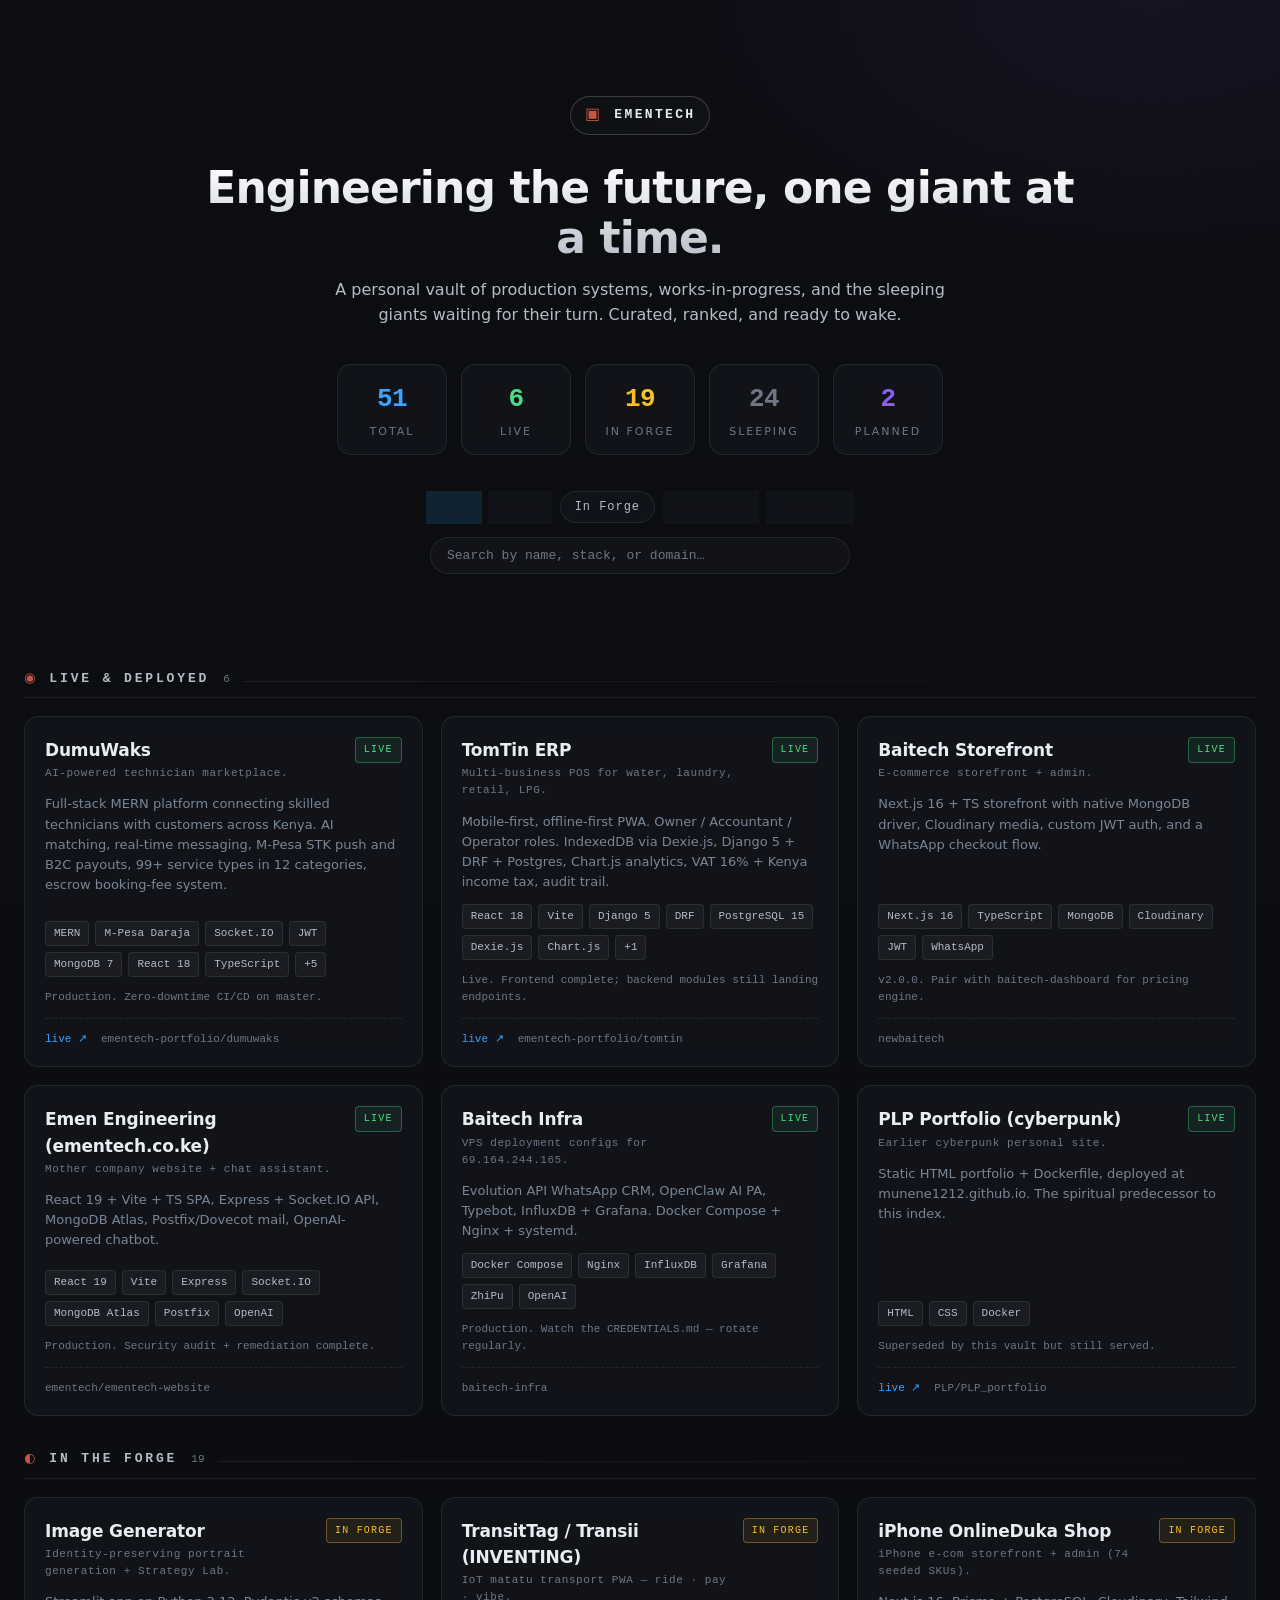
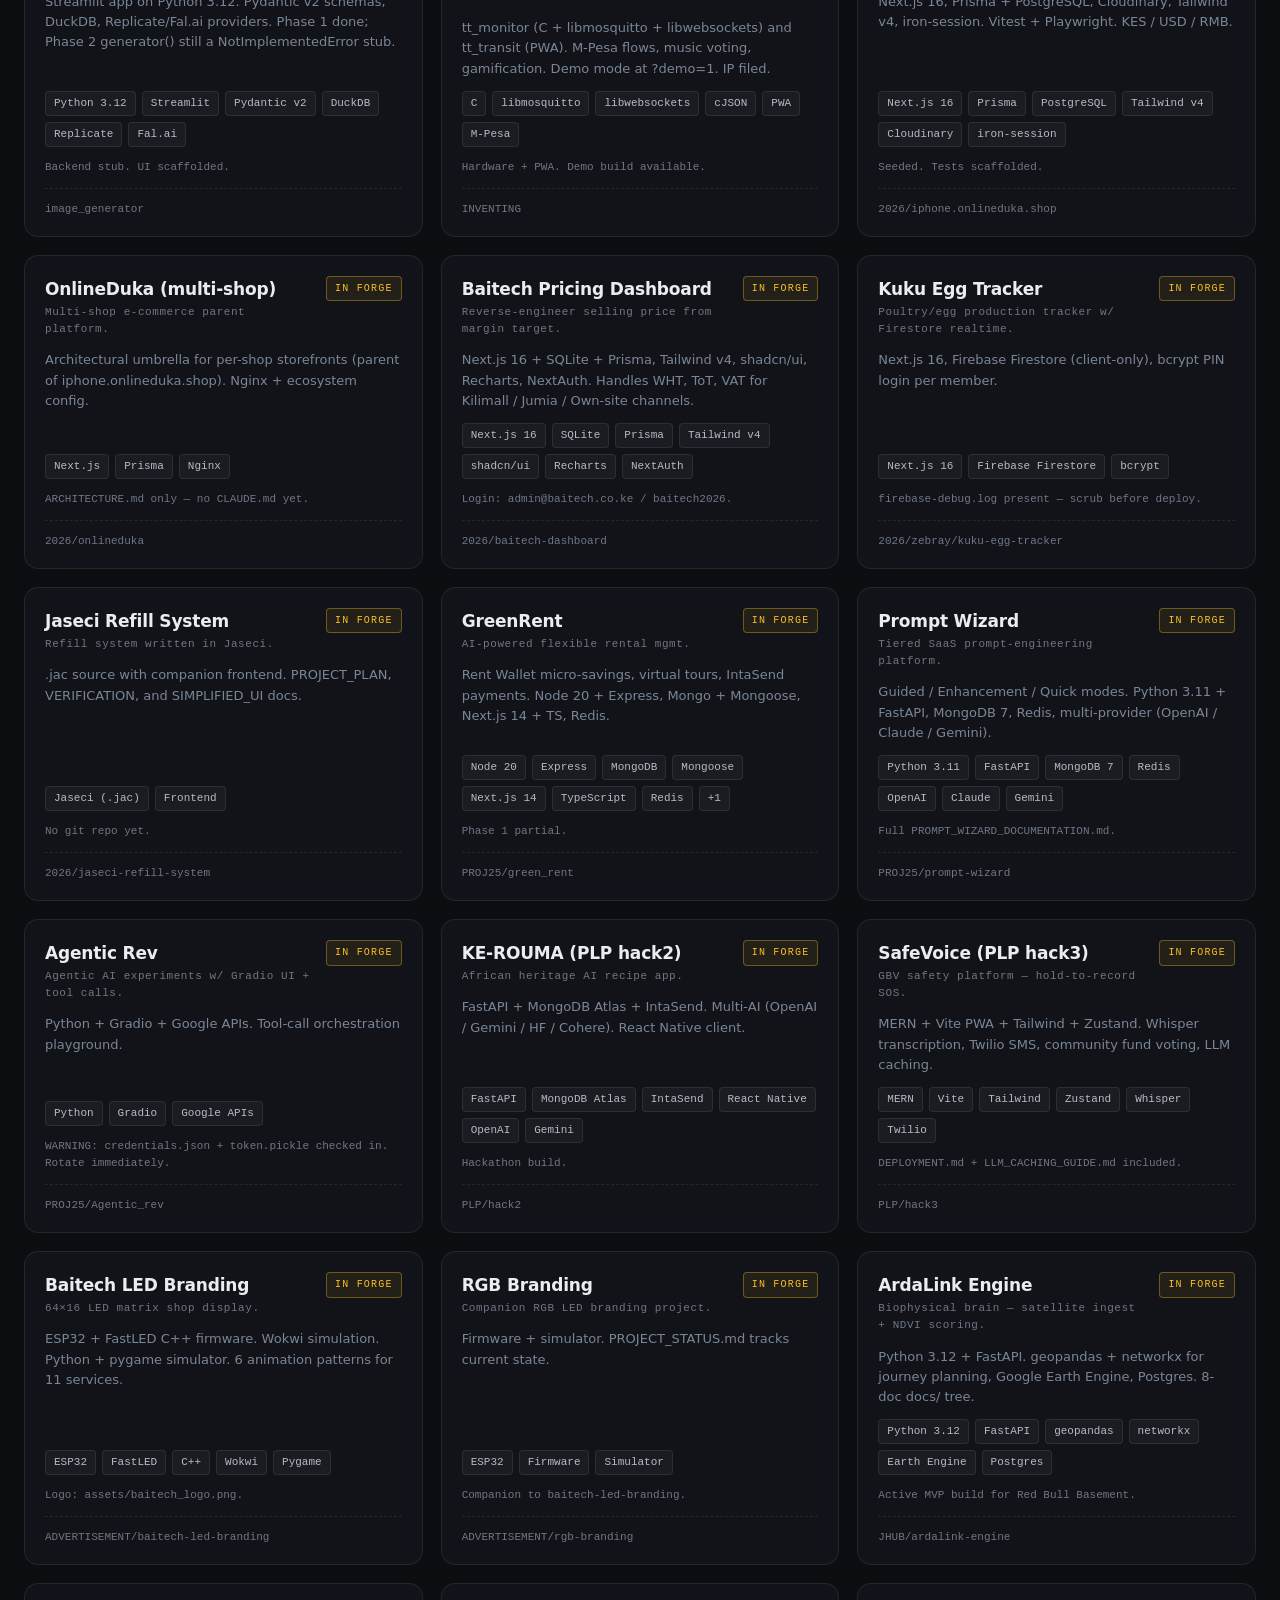
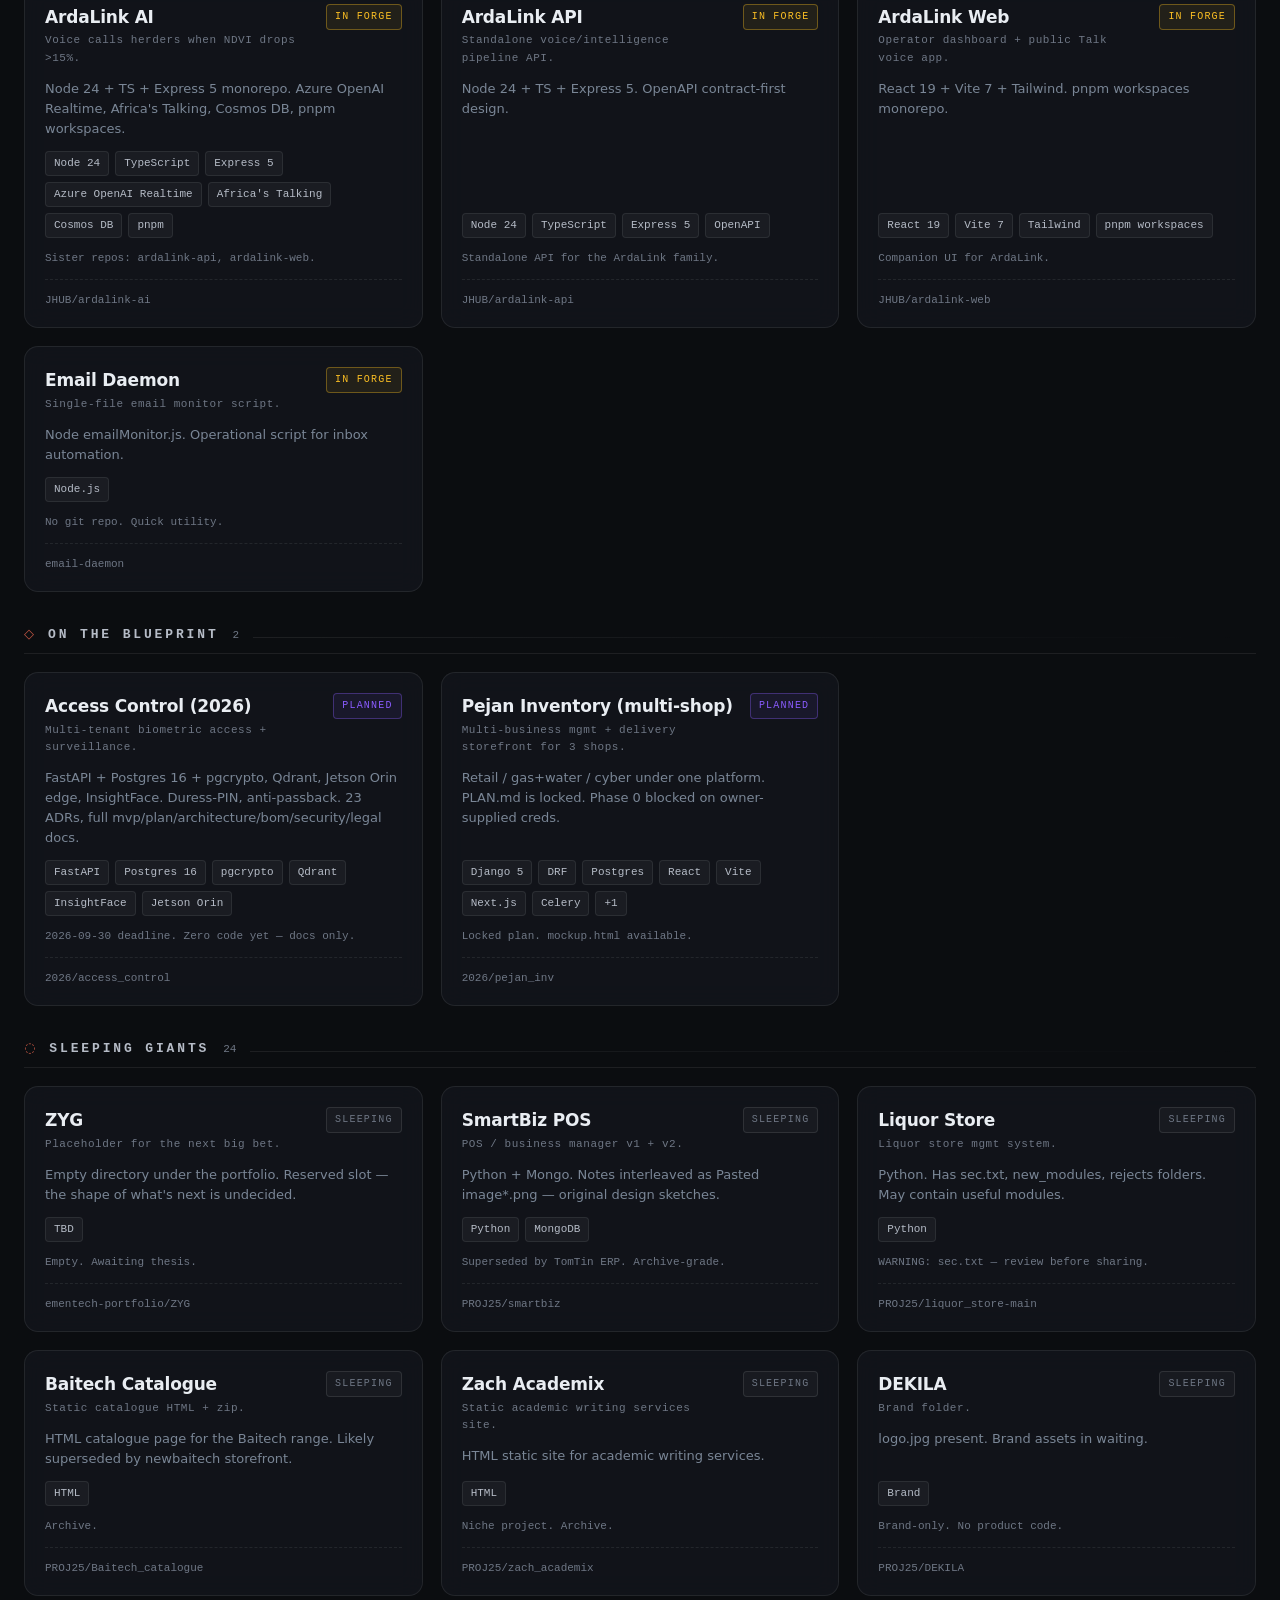
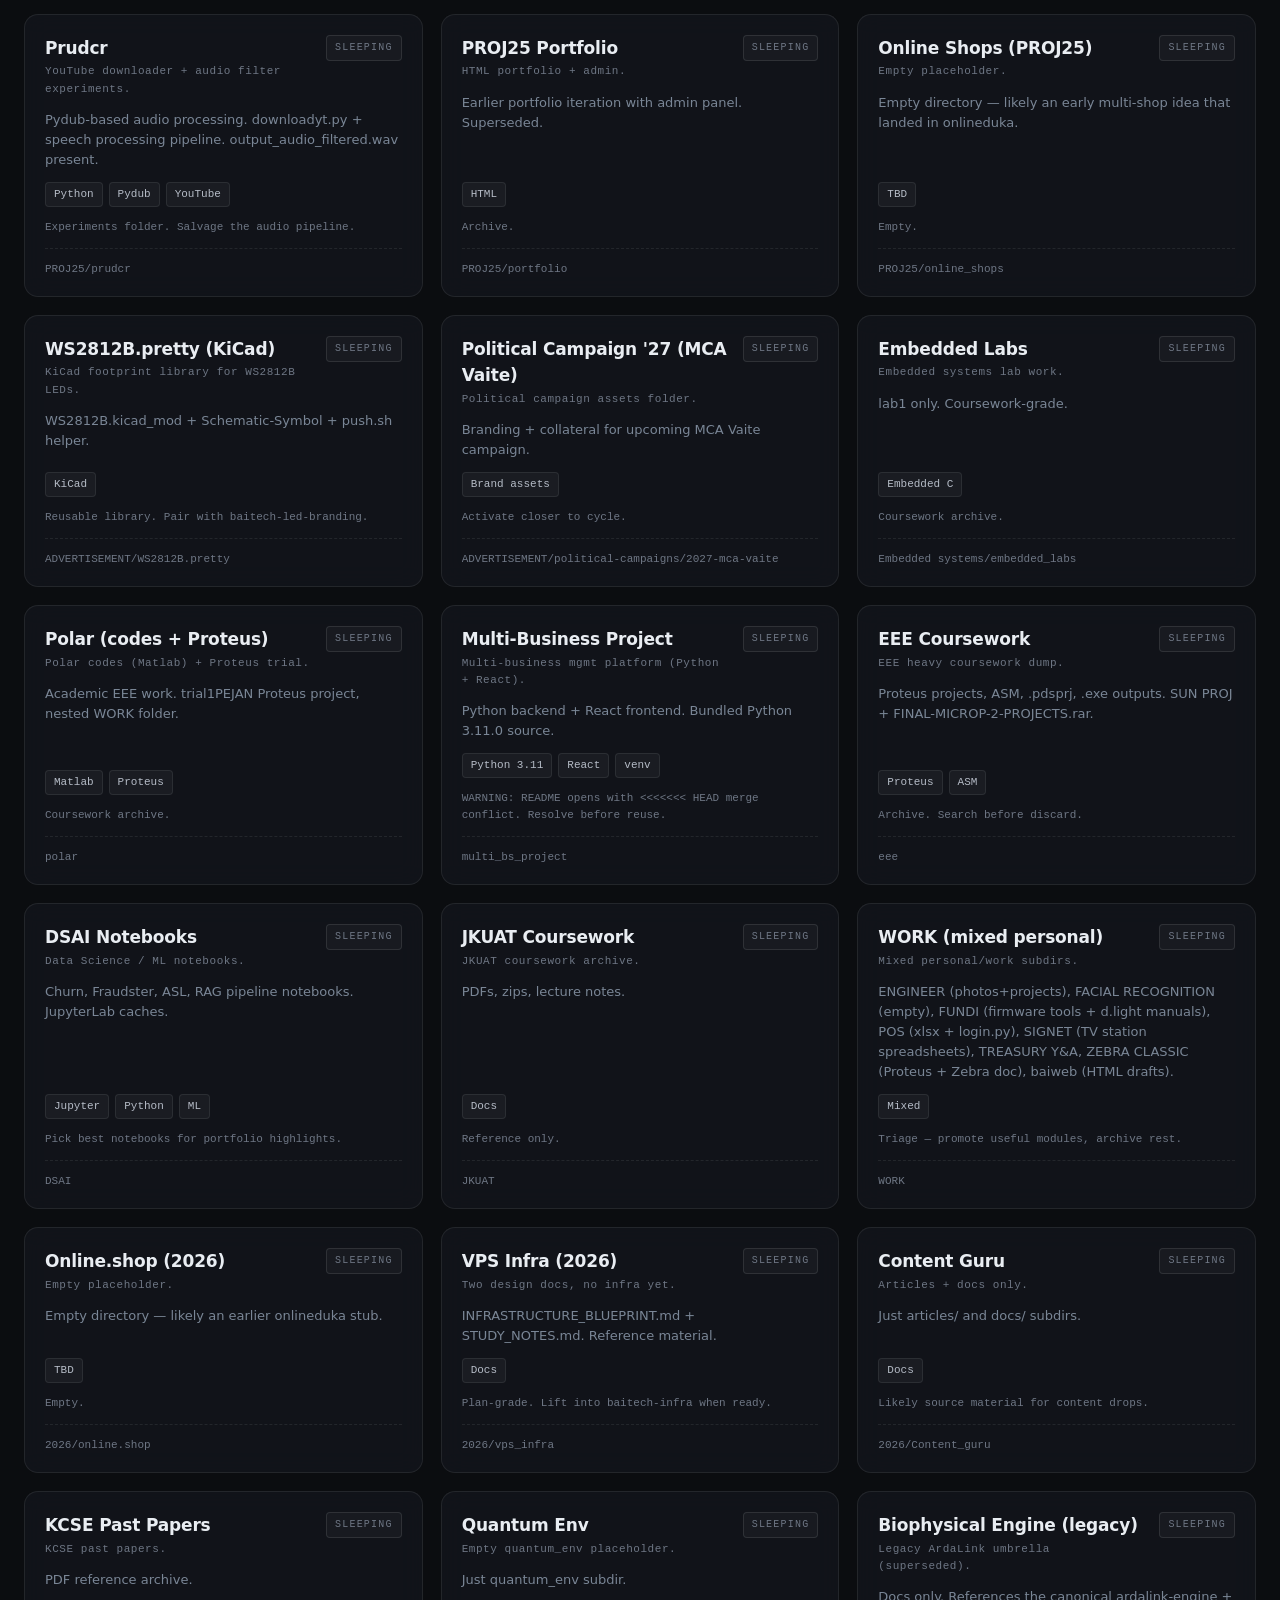
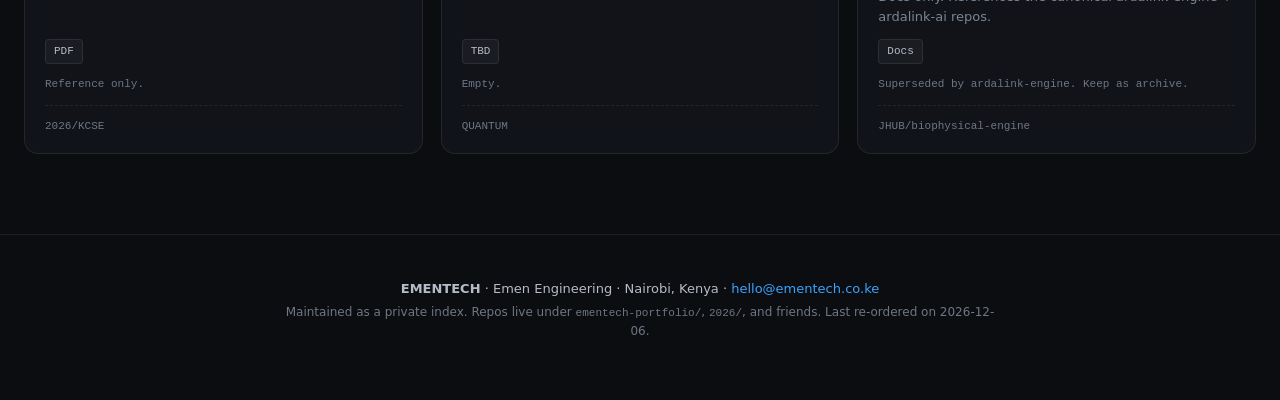
==== index.html @ e8943f03 "feat: initial portfolio — Vault of Giants - index.html, styles.css, app.js, projects.js - EMENTECH d" ====
<!DOCTYPE html>
<html lang="en">
<head>
  <meta charset="UTF-8" />
  <meta name="viewport" content="width=device-width, initial-scale=1.0" />
  <meta name="description" content="EMENTECH — Munene Denis. A personal vault of production systems, work-in-progress, and sleeping giants." />
  <title>EMENTECH // Vault of Giants</title>
  <link rel="stylesheet" href="styles.css" />
  <link rel="icon" href="assets/favicon.svg" type="image/svg+xml" />
</head>
<body>
  <div class="grain"></div>

  <header class="hero">
    <div class="hero-inner">
      <div class="brand">
        <span class="brand-mark">▣</span>
        <span class="brand-name">EMENTECH</span>
      </div>
      <p class="tagline">Engineering the future, one giant at a time.</p>
      <p class="subtitle">
        A personal vault of production systems, works-in-progress, and the sleeping
        giants waiting for their turn. Curated, ranked, and ready to wake.
      </p>

      <div class="stats" id="stats"></div>

      <div class="filters" id="filters">
        <button class="chip active" data-filter="all">All</button>
        <button class="chip" data-filter="live">Live</button>
        <button class="chip" data-filter="wip">In Forge</button>
        <button class="chip" data-filter="sleeping">Sleeping</button>
        <button class="chip" data-filter="planning">Planned</button>
      </div>

      <div class="search">
        <input type="text" id="search" placeholder="Search by name, stack, or domain…" autocomplete="off" />
      </div>
    </div>
  </header>

  <main id="grid" class="grid"></main>

  <footer class="foot">
    <div class="foot-inner">
      <p>
        <strong>EMENTECH</strong> · Emen Engineering · Nairobi, Kenya ·
        <a href="mailto:hello@ementech.co.ke">hello@ementech.co.ke</a>
      </p>
      <p class="muted">
        Maintained as a private index. Repos live under <code>ementech-portfolio/</code>,
        <code>2026/</code>, and friends. Last re-ordered on <span id="ordered"></span>.
      </p>
    </div>
  </footer>

  <script src="projects.js"></script>
  <script src="app.js"></script>
</body>
</html>
---- styles.css ----
:root {
  --bg: #0b0d10;
  --bg-soft: #11141a;
  --bg-card: rgba(20, 23, 30, 0.72);
  --bg-card-hover: rgba(28, 32, 41, 0.92);
  --line: rgba(255, 255, 255, 0.08);
  --line-strong: rgba(255, 255, 255, 0.18);

  --ink: #e9edf2;
  --ink-soft: #b6bcc7;
  --ink-mute: #6f7785;

  --mahogany: #8b3a2e;
  --mahogany-2: #c45744;
  --charcoal: #1a1d22;
  --circuit: #3aa3ff;
  --wrench: #8a5cff;
  --bone: #f1ece4;
  --steel: #7a8696;

  --green: #4ade80;
  --amber: #fbbf24;
  --slate: #64748b;
  --rose: #f43f5e;

  --shadow: 0 10px 40px rgba(0, 0, 0, 0.55);
  --radius: 14px;
  --radius-sm: 8px;

  --mono: ui-monospace, "SF Mono", "JetBrains Mono", "Fira Code", Menlo, Consolas, monospace;
  --sans: -apple-system, BlinkMacSystemFont, "Inter", "Segoe UI", Roboto, system-ui, sans-serif;
}

* { box-sizing: border-box; }

html, body {
  margin: 0;
  padding: 0;
  background: var(--bg);
  color: var(--ink);
  font-family: var(--sans);
  font-size: 15px;
  line-height: 1.55;
  -webkit-font-smoothing: antialiased;
  text-rendering: optimizeLegibility;
}

body {
  min-height: 100vh;
  background:
    radial-gradient(1100px 600px at 12% -10%, rgba(58, 163, 255, 0.10), transparent 60%),
    radial-gradient(900px 500px at 90% 0%, rgba(138, 92, 255, 0.08), transparent 65%),
    radial-gradient(700px 500px at 50% 110%, rgba(196, 87, 68, 0.07), transparent 60%),
    var(--bg);
}

a { color: var(--circuit); text-decoration: none; }
a:hover { color: #6ec0ff; }

code, .mono { font-family: var(--mono); font-size: 0.92em; }

/* subtle film grain */
.grain {
  position: fixed; inset: 0; pointer-events: none; z-index: 0;
  background-image:
    radial-gradient(rgba(255,255,255,0.012) 1px, transparent 1px);
  background-size: 3px 3px;
  mix-blend-mode: overlay;
  opacity: 0.6;
}

/* ============ HERO ============ */
.hero {
  position: relative;
  padding: 96px 24px 56px;
  text-align: center;
  z-index: 1;
}
.hero-inner { max-width: 880px; margin: 0 auto; }

.brand {
  display: inline-flex; align-items: center; gap: 12px;
  font-family: var(--mono);
  letter-spacing: 0.18em;
  font-size: 13px;
  color: var(--ink-soft);
  padding: 6px 14px;
  border: 1px solid var(--line-strong);
  border-radius: 999px;
  background: rgba(255, 255, 255, 0.02);
  backdrop-filter: blur(8px);
}
.brand-mark {
  display: inline-block;
  color: var(--mahogany-2);
  font-size: 16px;
  animation: pulse 3s ease-in-out infinite;
}
@keyframes pulse {
  0%, 100% { opacity: 1; }
  50% { opacity: 0.5; }
}
.brand-name { color: var(--ink); font-weight: 600; }

.tagline {
  font-size: clamp(28px, 4vw, 44px);
  line-height: 1.15;
  margin: 28px 0 14px;
  font-weight: 700;
  letter-spacing: -0.02em;
  background: linear-gradient(180deg, #ffffff 0%, #b6bcc7 100%);
  -webkit-background-clip: text;
  background-clip: text;
  color: transparent;
}

.subtitle {
  max-width: 640px;
  margin: 0 auto 36px;
  color: var(--ink-soft);
  font-size: 16px;
}

/* ============ STATS ============ */
.stats {
  display: flex;
  justify-content: center;
  flex-wrap: wrap;
  gap: 14px;
  margin-bottom: 36px;
}
.stat {
  display: flex; flex-direction: column; align-items: center;
  min-width: 110px;
  padding: 14px 18px;
  border: 1px solid var(--line);
  border-radius: var(--radius);
  background: var(--bg-card);
  backdrop-filter: blur(10px);
}
.stat-num {
  font-family: var(--mono);
  font-size: 26px;
  font-weight: 700;
  color: var(--ink);
  letter-spacing: -0.02em;
}
.stat-label {
  font-size: 11px;
  letter-spacing: 0.18em;
  text-transform: uppercase;
  color: var(--ink-mute);
  margin-top: 4px;
}
.stat[data-tone="live"] .stat-num { color: var(--green); }
.stat[data-tone="wip"] .stat-num { color: var(--amber); }
.stat[data-tone="sleeping"] .stat-num { color: var(--ink-mute); }
.stat[data-tone="planning"] .stat-num { color: var(--wrench); }
.stat[data-tone="total"] .stat-num { color: var(--circuit); }

/* ============ FILTERS / SEARCH ============ */
.filters {
  display: flex; justify-content: center; flex-wrap: wrap;
  gap: 8px; margin-bottom: 14px;
}
.chip {
  appearance: none;
  border: 1px solid var(--line);
  background: var(--bg-card);
  color: var(--ink-soft);
  font-family: var(--mono);
  font-size: 12px;
  letter-spacing: 0.08em;
  padding: 8px 14px;
  border-radius: 999px;
  cursor: pointer;
  transition: all 0.18s ease;
  backdrop-filter: blur(6px);
}
.chip:hover { color: var(--ink); border-color: var(--line-strong); }
.chip.active {
  background: rgba(58, 163, 255, 0.14);
  border-color: rgba(58, 163, 255, 0.45);
  color: #cfe6ff;
}

.search {
  display: flex; justify-content: center;
  margin-top: 6px;
}
.search input {
  width: 100%;
  max-width: 420px;
  padding: 10px 16px;
  background: var(--bg-card);
  border: 1px solid var(--line);
  border-radius: 999px;
  color: var(--ink);
  font-family: var(--mono);
  font-size: 13px;
  outline: none;
  transition: border-color 0.18s ease, background 0.18s ease;
}
.search input::placeholder { color: var(--ink-mute); }
.search input:focus {
  border-color: rgba(58, 163, 255, 0.55);
  background: var(--bg-card-hover);
}

/* ============ GRID ============ */
.grid {
  max-width: 1280px;
  margin: 0 auto;
  padding: 24px 24px 80px;
  display: grid;
  gap: 18px;
  grid-template-columns: repeat(auto-fill, minmax(320px, 1fr));
  position: relative;
  z-index: 1;
}

.empty {
  grid-column: 1 / -1;
  text-align: center;
  padding: 80px 20px;
  color: var(--ink-mute);
  font-family: var(--mono);
}

/* ============ CARD ============ */
.card {
  position: relative;
  background: var(--bg-card);
  border: 1px solid var(--line);
  border-radius: var(--radius);
  padding: 20px 20px 18px;
  backdrop-filter: blur(12px);
  transition: transform 0.2s ease, border-color 0.2s ease, background 0.2s ease;
  display: flex;
  flex-direction: column;
  gap: 12px;
  overflow: hidden;
}
.card::before {
  content: "";
  position: absolute;
  top: 0; left: 0; right: 0; height: 2px;
  background: linear-gradient(90deg, transparent, var(--mahogany-2), transparent);
  opacity: 0;
  transition: opacity 0.25s ease;
}
.card:hover {
  transform: translateY(-2px);
  background: var(--bg-card-hover);
  border-color: var(--line-strong);
}
.card:hover::before { opacity: 1; }

.card[data-status="live"]::before {
  background: linear-gradient(90deg, transparent, var(--green), transparent);
}
.card[data-status="live"]:hover::before { opacity: 1; }

.card[data-status="wip"]::before {
  background: linear-gradient(90deg, transparent, var(--amber), transparent);
}

.card-head {
  display: flex; align-items: flex-start; justify-content: space-between;
  gap: 12px;
}
.card-title {
  margin: 0;
  font-size: 17px;
  font-weight: 600;
  letter-spacing: -0.01em;
  color: var(--ink);
}
.card-sub {
  margin: 2px 0 0;
  font-family: var(--mono);
  font-size: 11px;
  letter-spacing: 0.05em;
  color: var(--ink-mute);
}

.badge {
  flex-shrink: 0;
  font-family: var(--mono);
  font-size: 10px;
  letter-spacing: 0.12em;
  text-transform: uppercase;
  padding: 4px 8px;
  border-radius: 4px;
  border: 1px solid var(--line-strong);
  background: rgba(255,255,255,0.02);
  white-space: nowrap;
}
.badge[data-status="live"] {
  color: var(--green);
  border-color: rgba(74, 222, 128, 0.35);
  background: rgba(74, 222, 128, 0.08);
}
.badge[data-status="wip"] {
  color: var(--amber);
  border-color: rgba(251, 191, 36, 0.35);
  background: rgba(251, 191, 36, 0.08);
}
.badge[data-status="sleeping"] {
  color: var(--ink-mute);
  border-color: rgba(255,255,255,0.10);
  background: rgba(255,255,255,0.03);
}
.badge[data-status="planning"] {
  color: var(--wrench);
  border-color: rgba(138, 92, 255, 0.35);
  background: rgba(138, 92, 255, 0.08);
}

.tagline-card {
  margin: 0;
  font-size: 13.5px;
  color: var(--ink-soft);
  line-height: 1.5;
}

.desc {
  margin: 0;
  font-size: 13px;
  color: var(--steel);
  line-height: 1.55;
}

.stack {
  display: flex; flex-wrap: wrap; gap: 6px;
  margin-top: auto;
}
.tag {
  font-family: var(--mono);
  font-size: 11px;
  padding: 3px 8px;
  border-radius: 4px;
  background: rgba(255, 255, 255, 0.04);
  border: 1px solid var(--line);
  color: var(--ink-soft);
}

.card-foot {
  display: flex; align-items: center; justify-content: space-between;
  padding-top: 12px;
  border-top: 1px dashed var(--line);
  font-family: var(--mono);
  font-size: 11px;
  color: var(--ink-mute);
}
.card-foot a { color: var(--circuit); }
.card-foot a:hover { text-decoration: underline; }
.card-foot .links { display: flex; gap: 14px; }
.card-foot .where { white-space: nowrap; overflow: hidden; text-overflow: ellipsis; }

.section-head {
  grid-column: 1 / -1;
  display: flex; align-items: baseline; gap: 14px;
  margin-top: 14px;
  padding-bottom: 8px;
  border-bottom: 1px solid var(--line);
}
.section-head h2 {
  margin: 0;
  font-size: 13px;
  font-family: var(--mono);
  letter-spacing: 0.22em;
  text-transform: uppercase;
  color: var(--ink-soft);
}
.section-head .count {
  font-family: var(--mono);
  font-size: 11px;
  color: var(--ink-mute);
}
.section-head .line {
  flex: 1;
  height: 1px;
  background: linear-gradient(90deg, var(--line), transparent);
}
.section-head .glyph {
  font-size: 13px;
  color: var(--mahogany-2);
}

/* ============ FOOTER ============ */
.foot {
  position: relative;
  border-top: 1px solid var(--line);
  padding: 40px 24px 60px;
  text-align: center;
  z-index: 1;
}
.foot-inner { max-width: 720px; margin: 0 auto; }
.foot p { margin: 4px 0; font-size: 13px; color: var(--ink-soft); }
.foot .muted { color: var(--ink-mute); font-size: 12px; }
.foot a { color: var(--circuit); }

/* ============ RESPONSIVE ============ */
@media (max-width: 640px) {
  .hero { padding: 64px 18px 36px; }
  .grid { padding: 16px 14px 60px; gap: 14px; }
  .stats { gap: 8px; }
  .stat { min-width: 90px; padding: 10px 12px; }
  .stat-num { font-size: 22px; }
  .card { padding: 16px; }
}
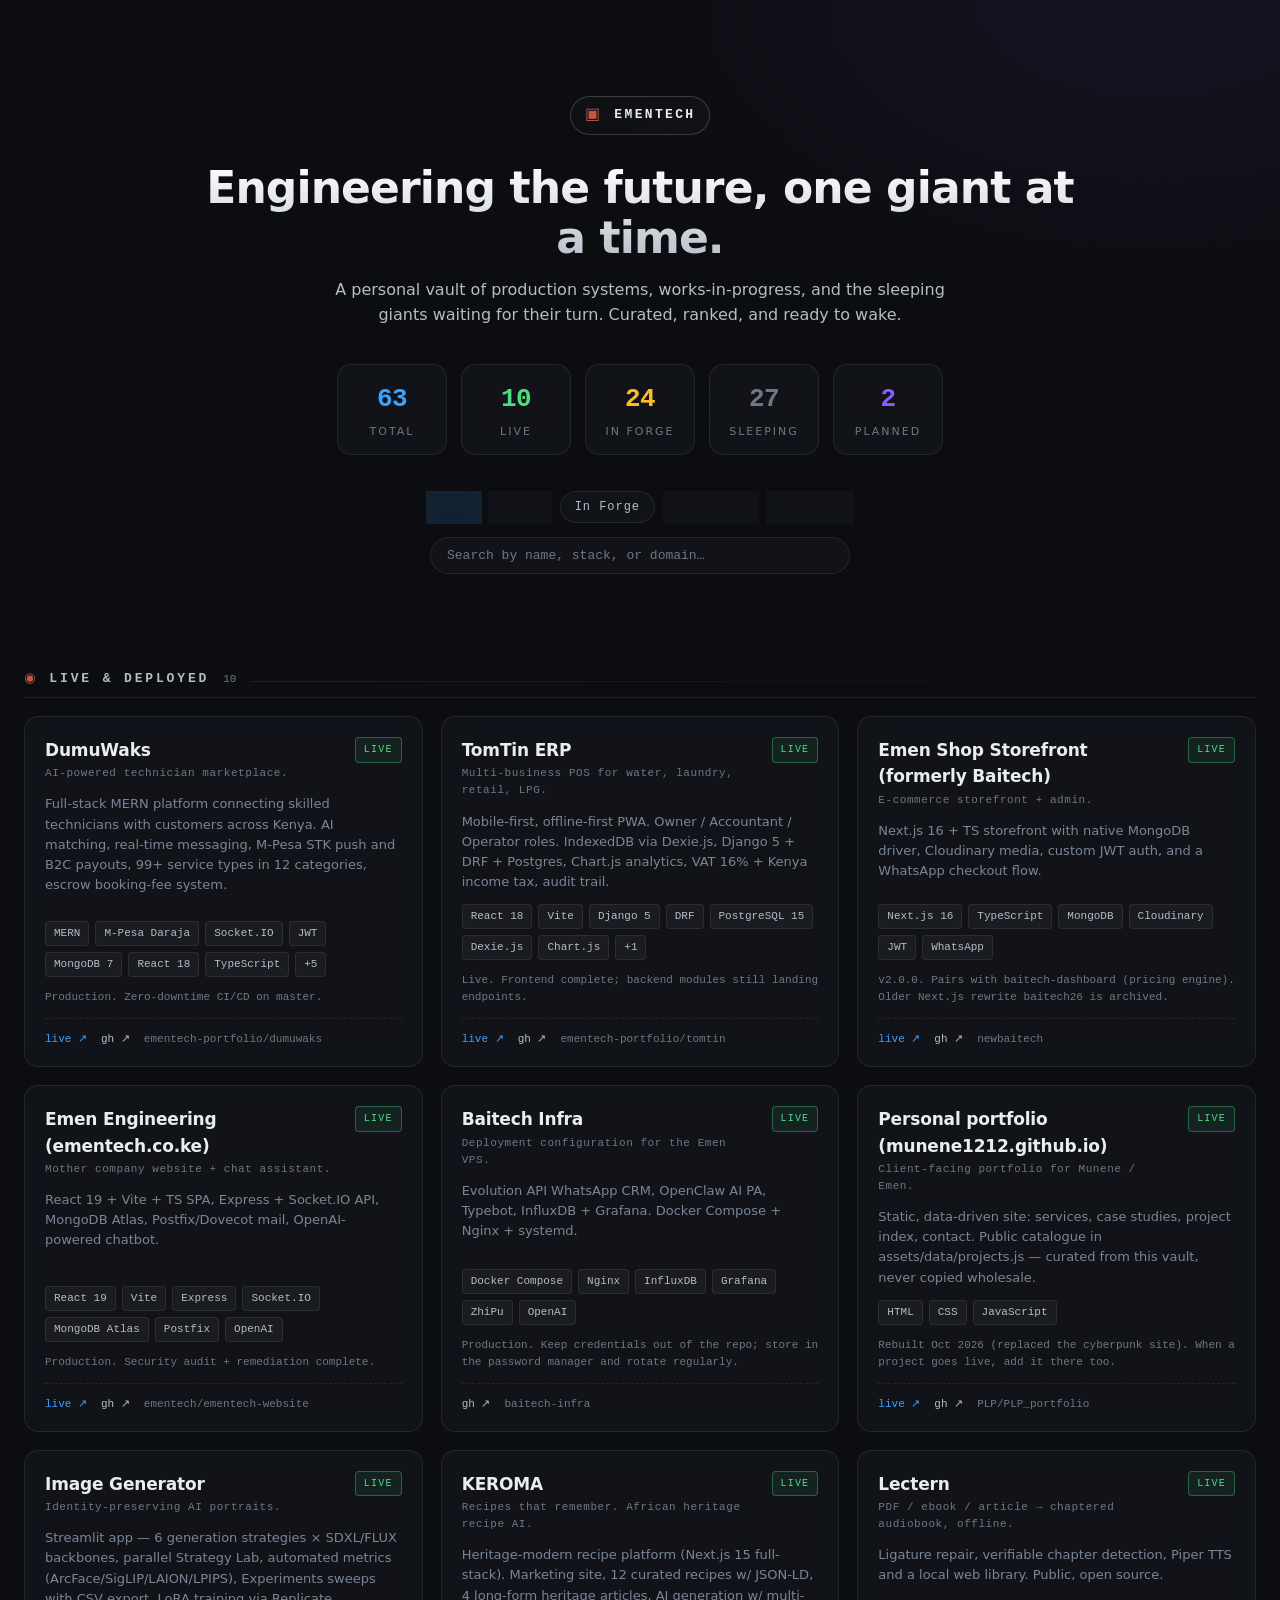
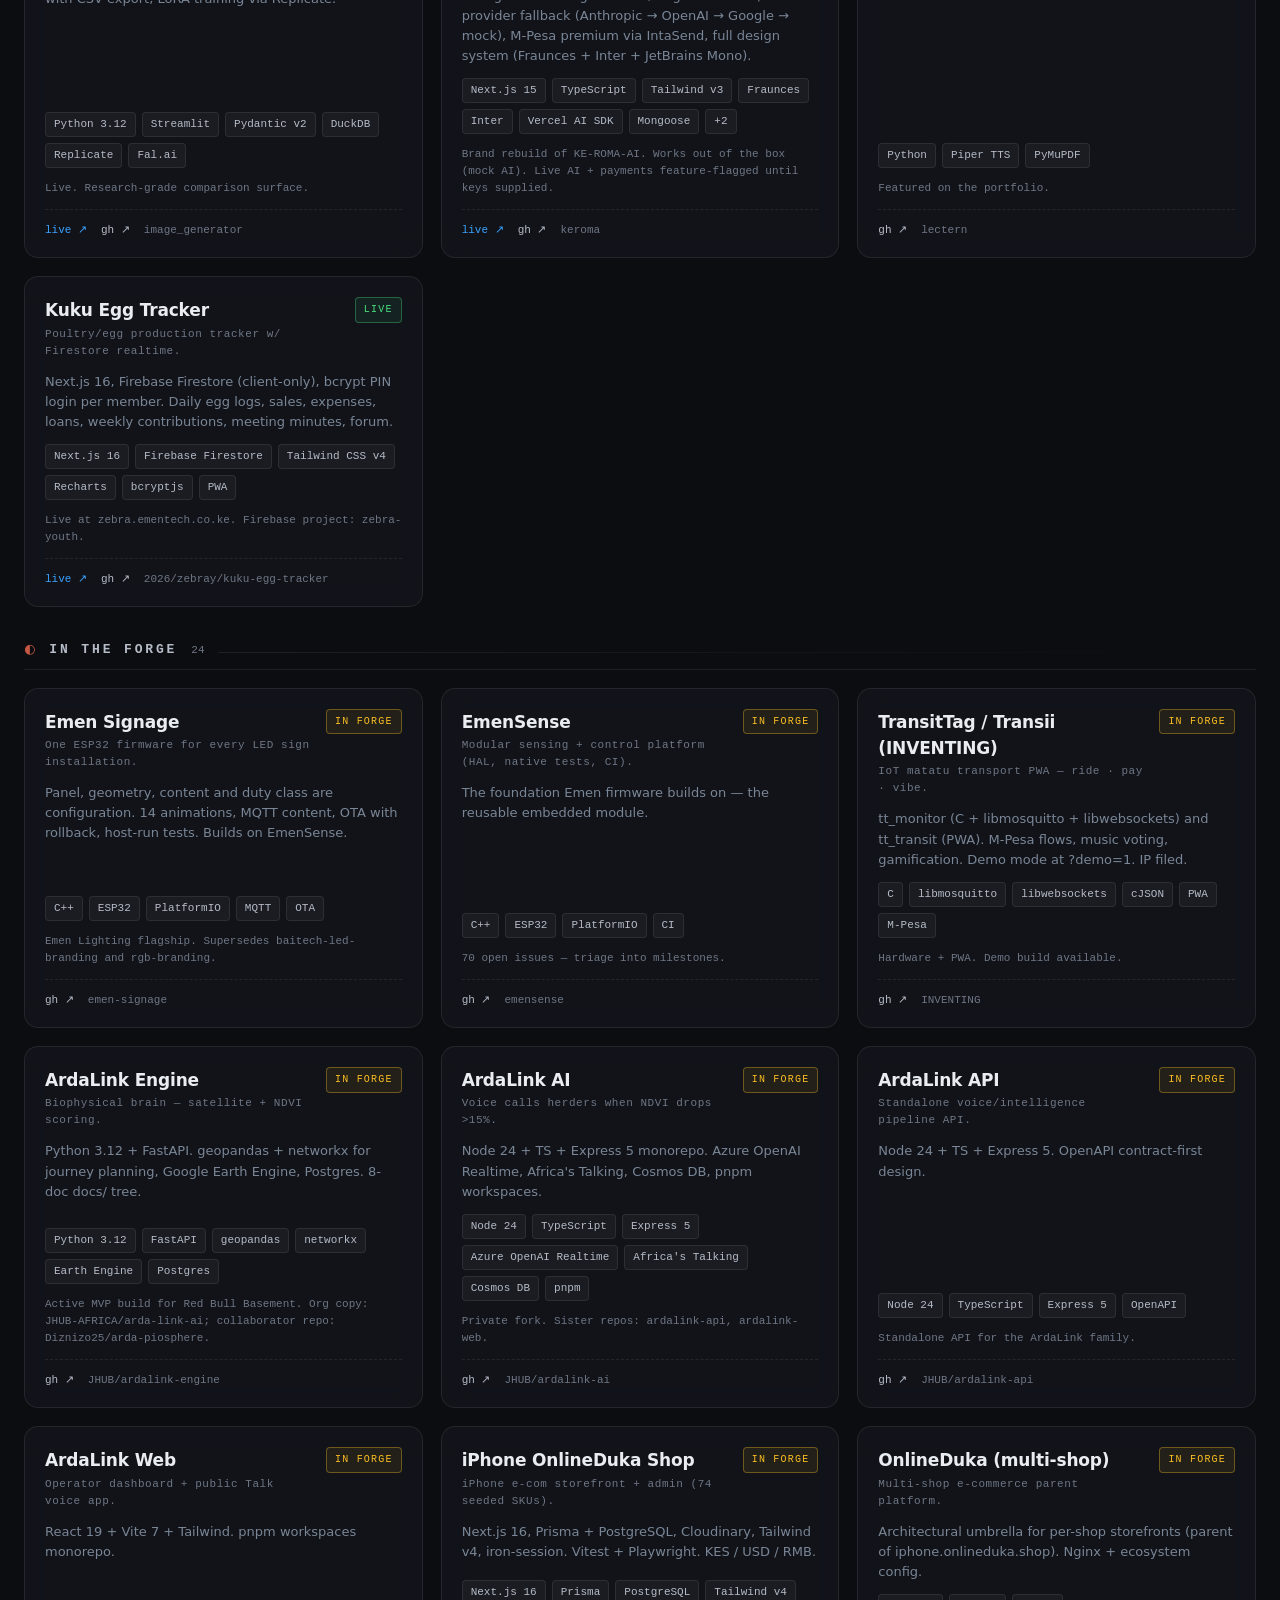
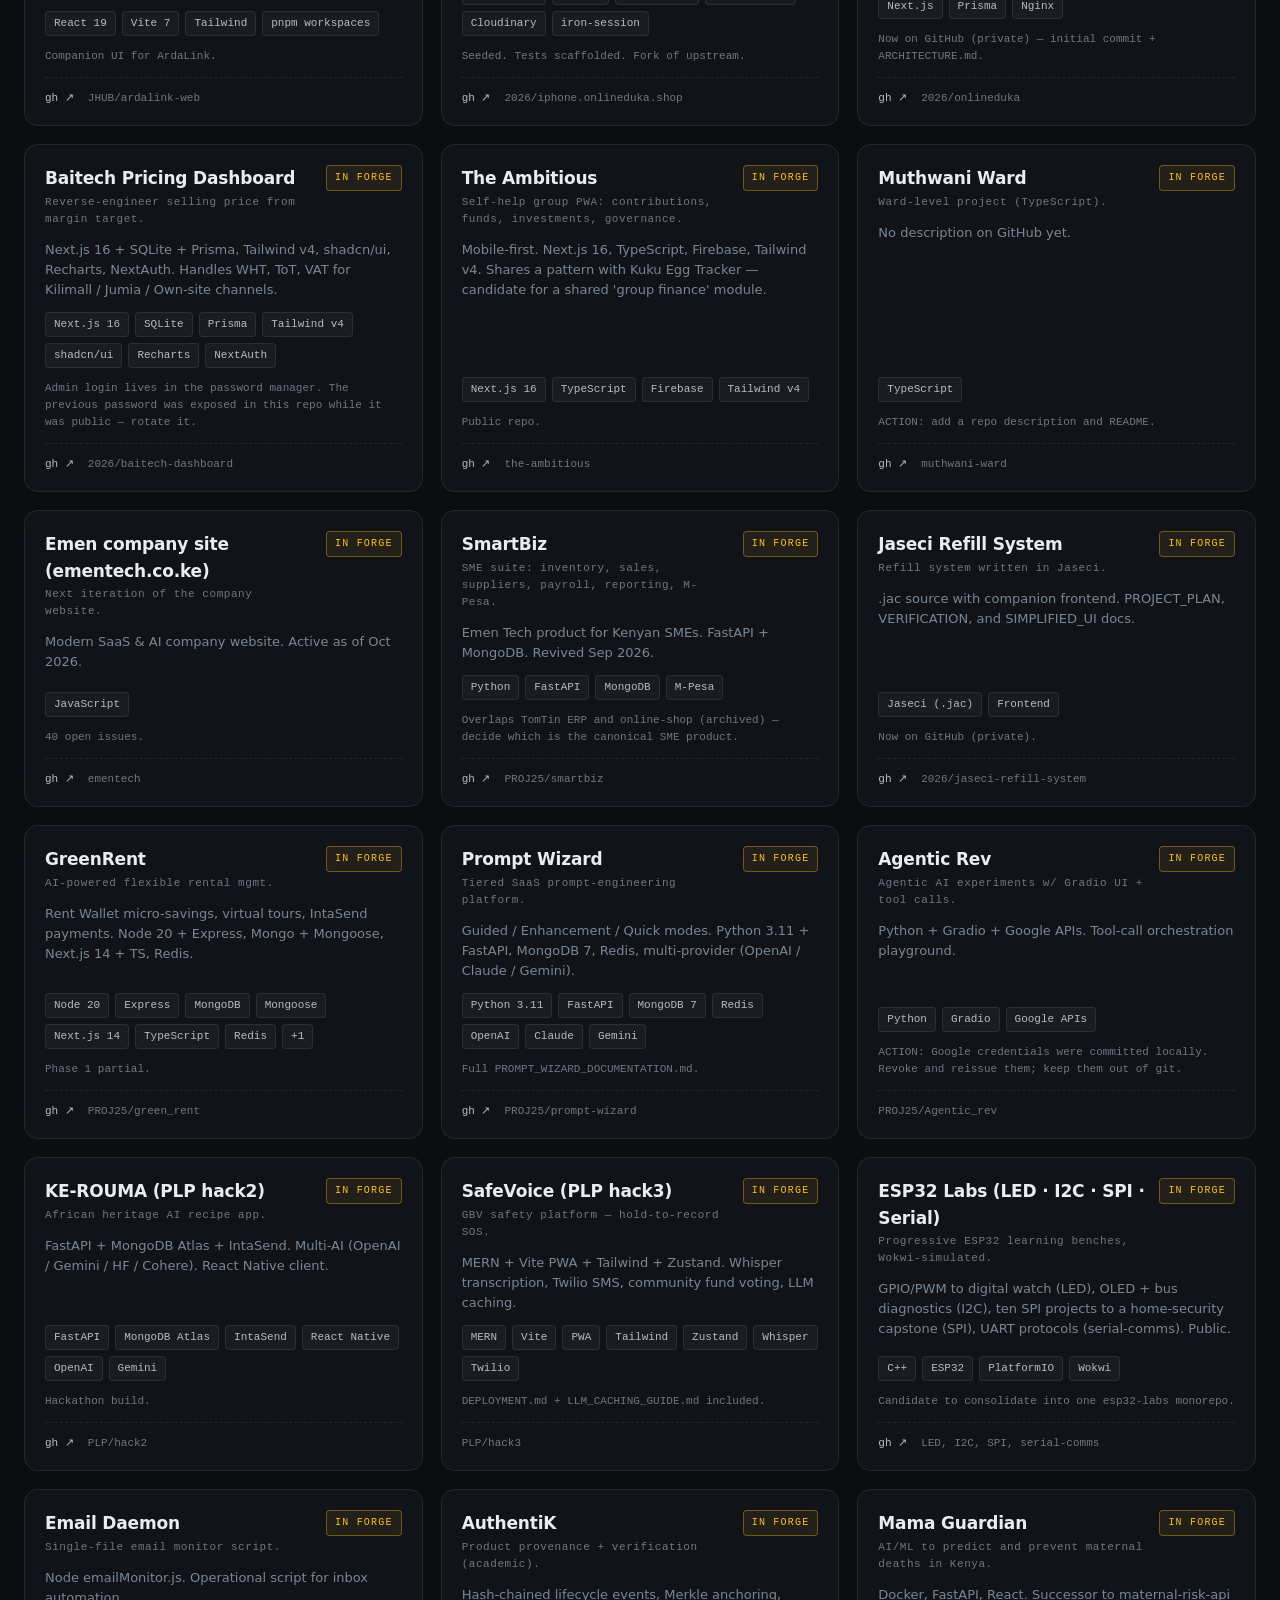
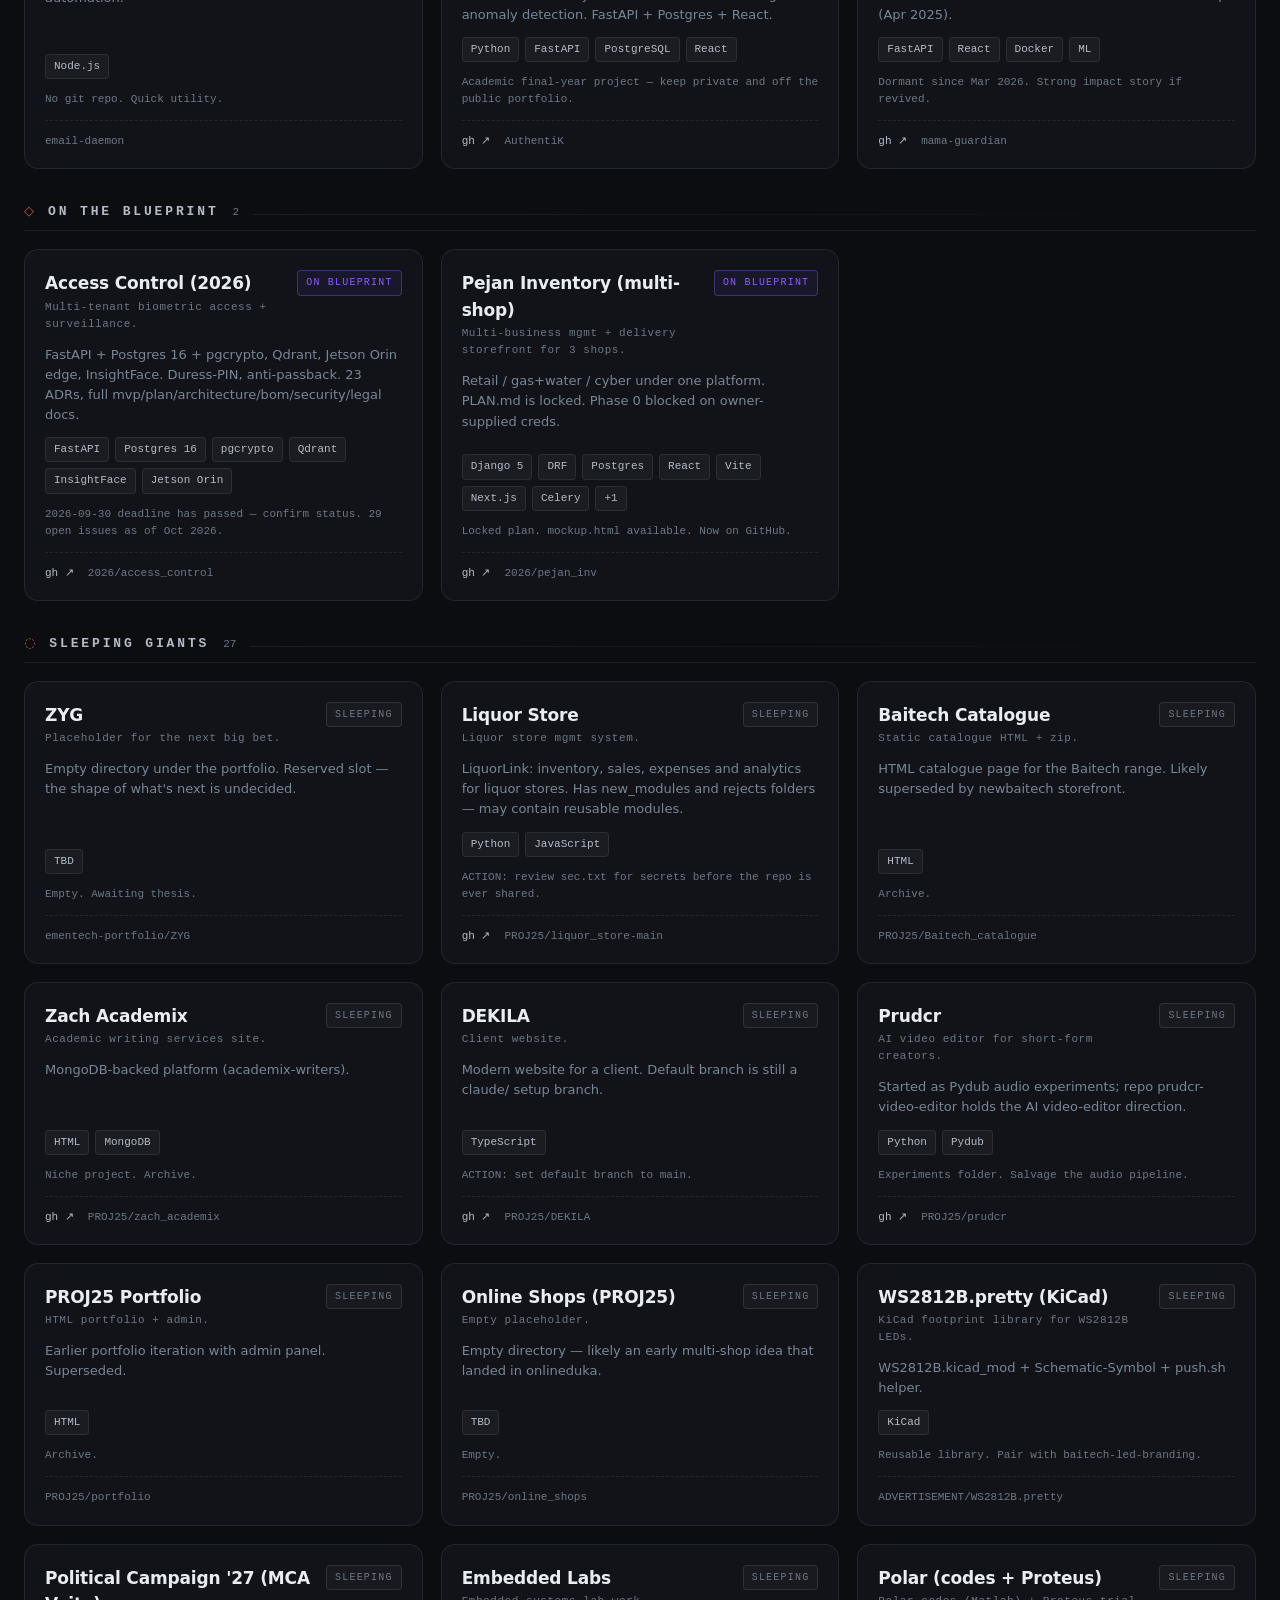
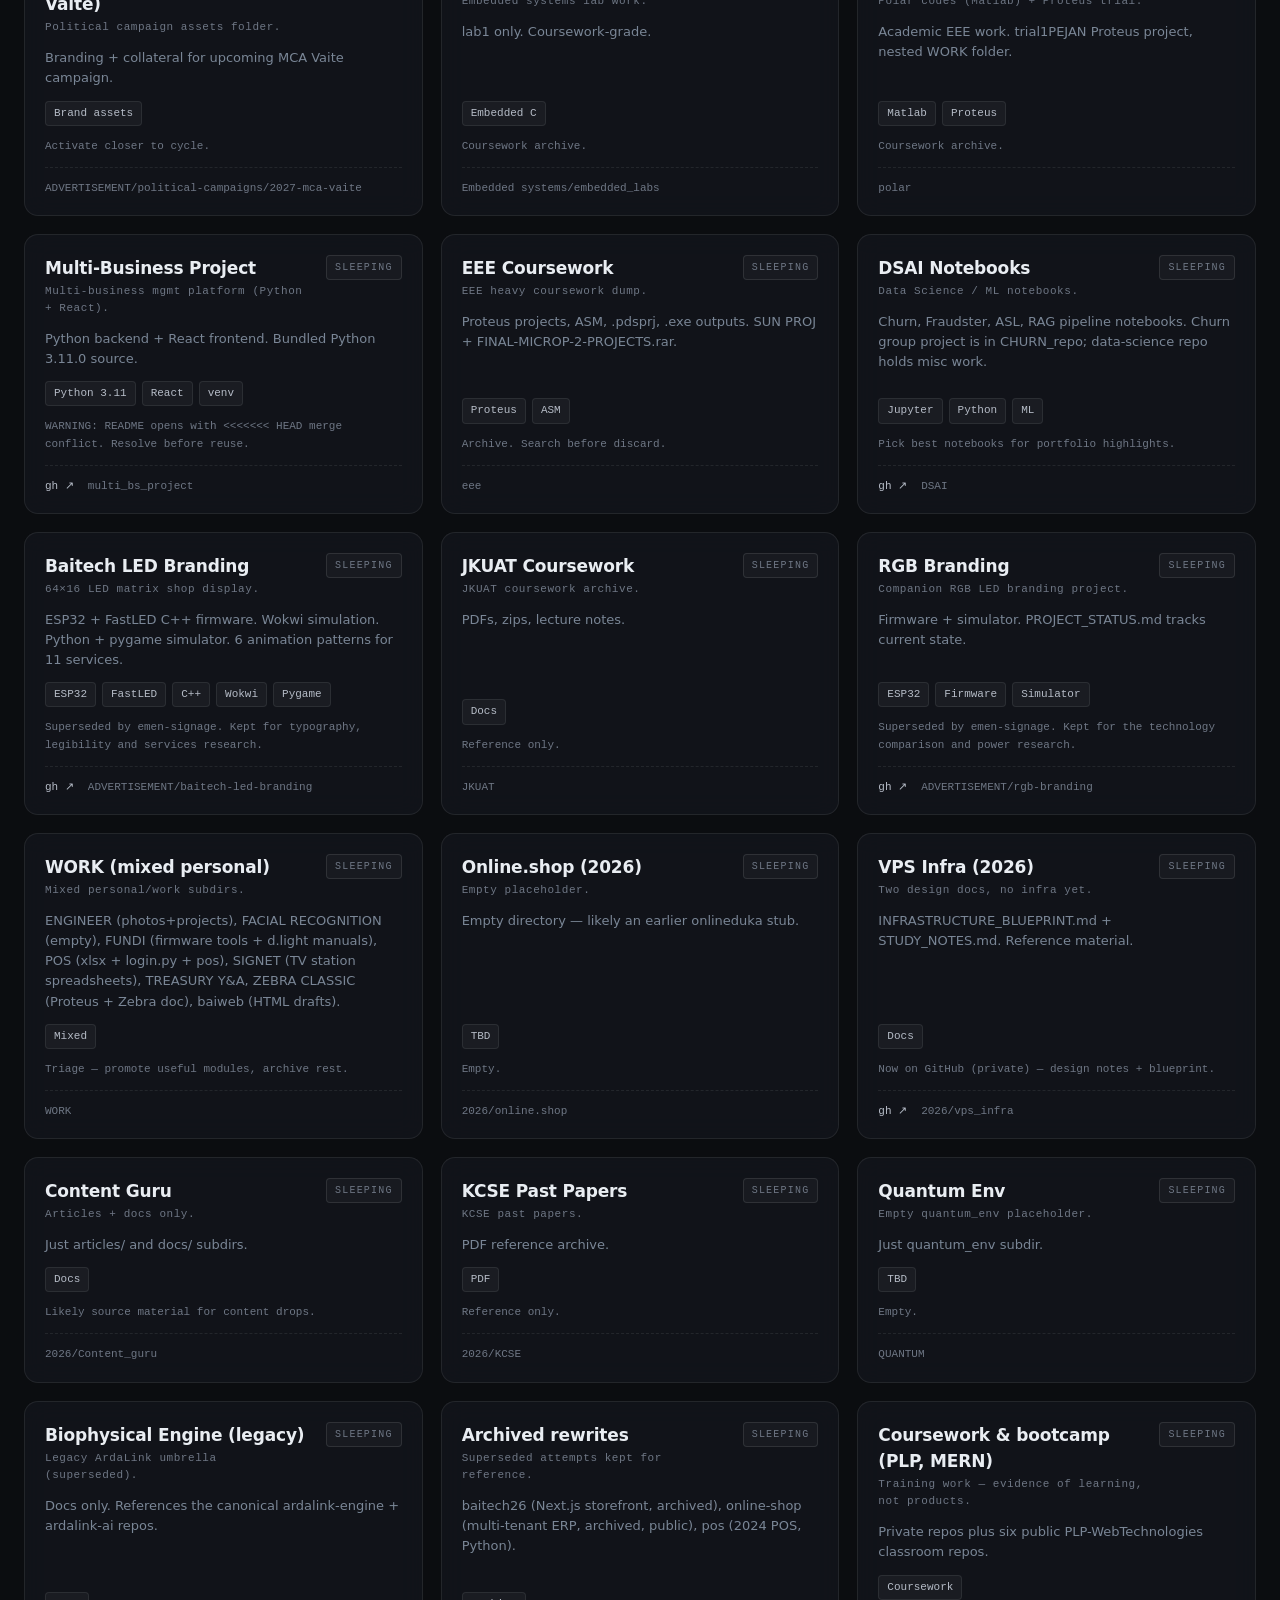
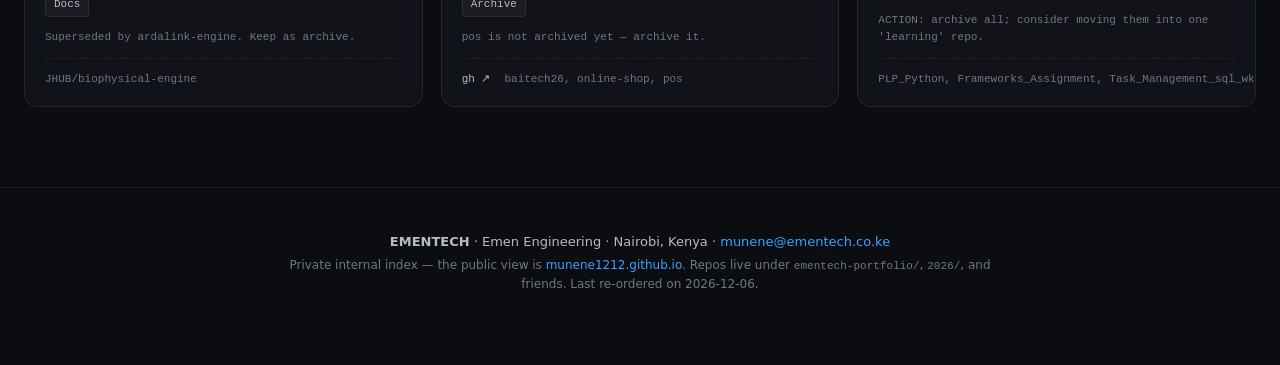
==== commit 76c124c9: "Sanitize vault, bring catalogue up to date, add housekeeping plan Security: remove a plaintext admin" ====
--- a/index.html
+++ b/index.html
@@ -45,10 +45,10 @@
     <div class="foot-inner">
       <p>
         <strong>EMENTECH</strong> · Emen Engineering · Nairobi, Kenya ·
-        <a href="mailto:hello@ementech.co.ke">hello@ementech.co.ke</a>
+        <a href="mailto:munene@ementech.co.ke">munene@ementech.co.ke</a>
       </p>
       <p class="muted">
-        Maintained as a private index. Repos live under <code>ementech-portfolio/</code>,
+        Private internal index — the public view is <a href="https://munene1212.github.io">munene1212.github.io</a>. Repos live under <code>ementech-portfolio/</code>,
         <code>2026/</code>, and friends. Last re-ordered on <span id="ordered"></span>.
       </p>
     </div>
--- a/styles.css
+++ b/styles.css
@@ -355,7 +355,9 @@
 }
 .card-foot a { color: var(--circuit); }
 .card-foot a:hover { text-decoration: underline; }
-.card-foot .links { display: flex; gap: 14px; }
+.card-foot a.link-repo { color: var(--ink-soft); }
+.card-foot a.link-repo:hover { color: var(--circuit); }
+.card-foot .links { display: flex; gap: 14px; align-items: center; }
 .card-foot .where { white-space: nowrap; overflow: hidden; text-overflow: ellipsis; }
 
 .section-head {
